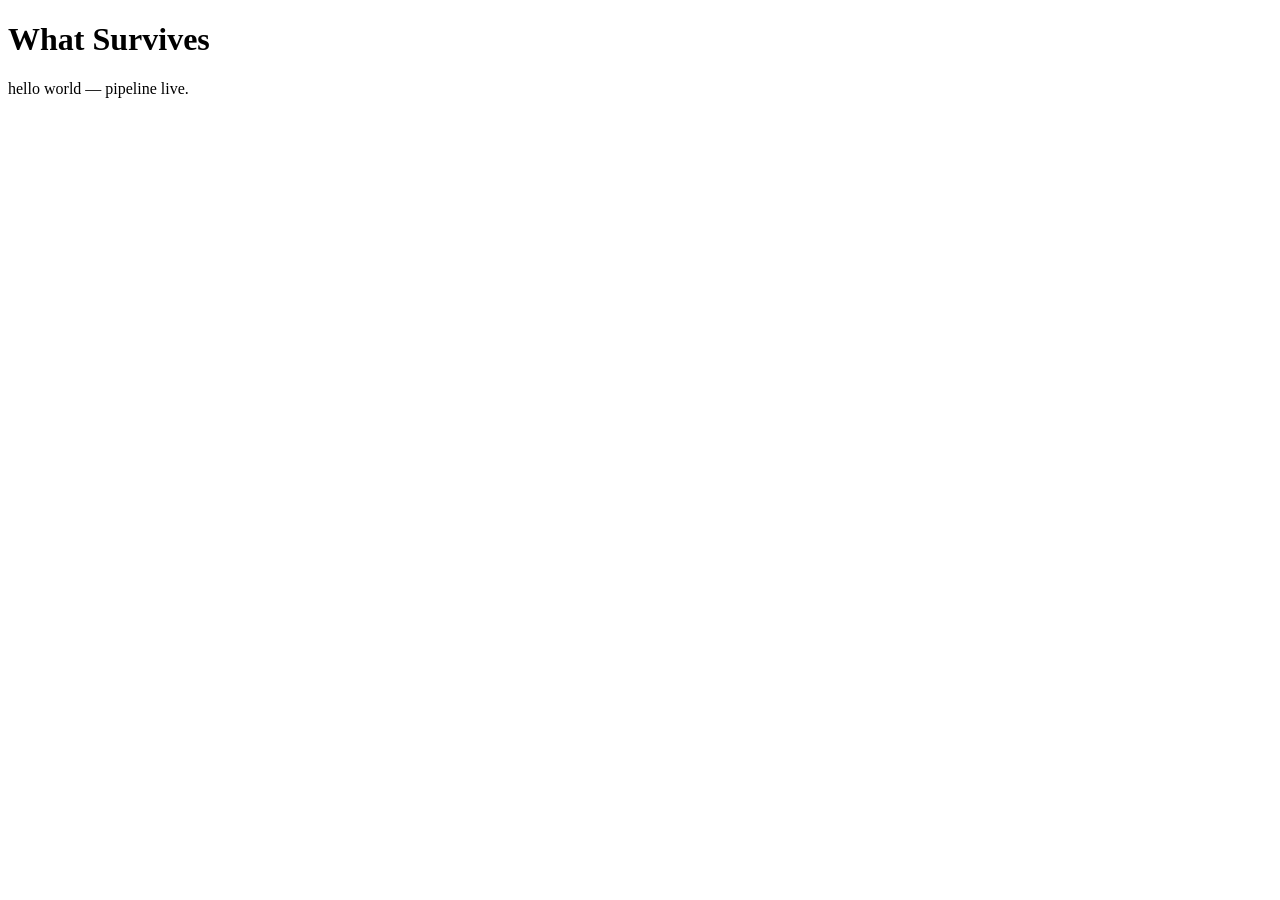
==== index.html @ c133759a "Milestone 1: page skeleton, GitHub Pages ready Co-Authored-By: Claude Fable 5 <noreply@anthropic.com" ====
<!DOCTYPE html>
<html lang="en">
<head>
  <meta charset="UTF-8">
  <meta name="viewport" content="width=device-width, initial-scale=1.0">
  <title>What Survives — Combat Prototype</title>
</head>
<body>
  <h1>What Survives</h1>
  <p>hello world — pipeline live.</p>
</body>
</html>
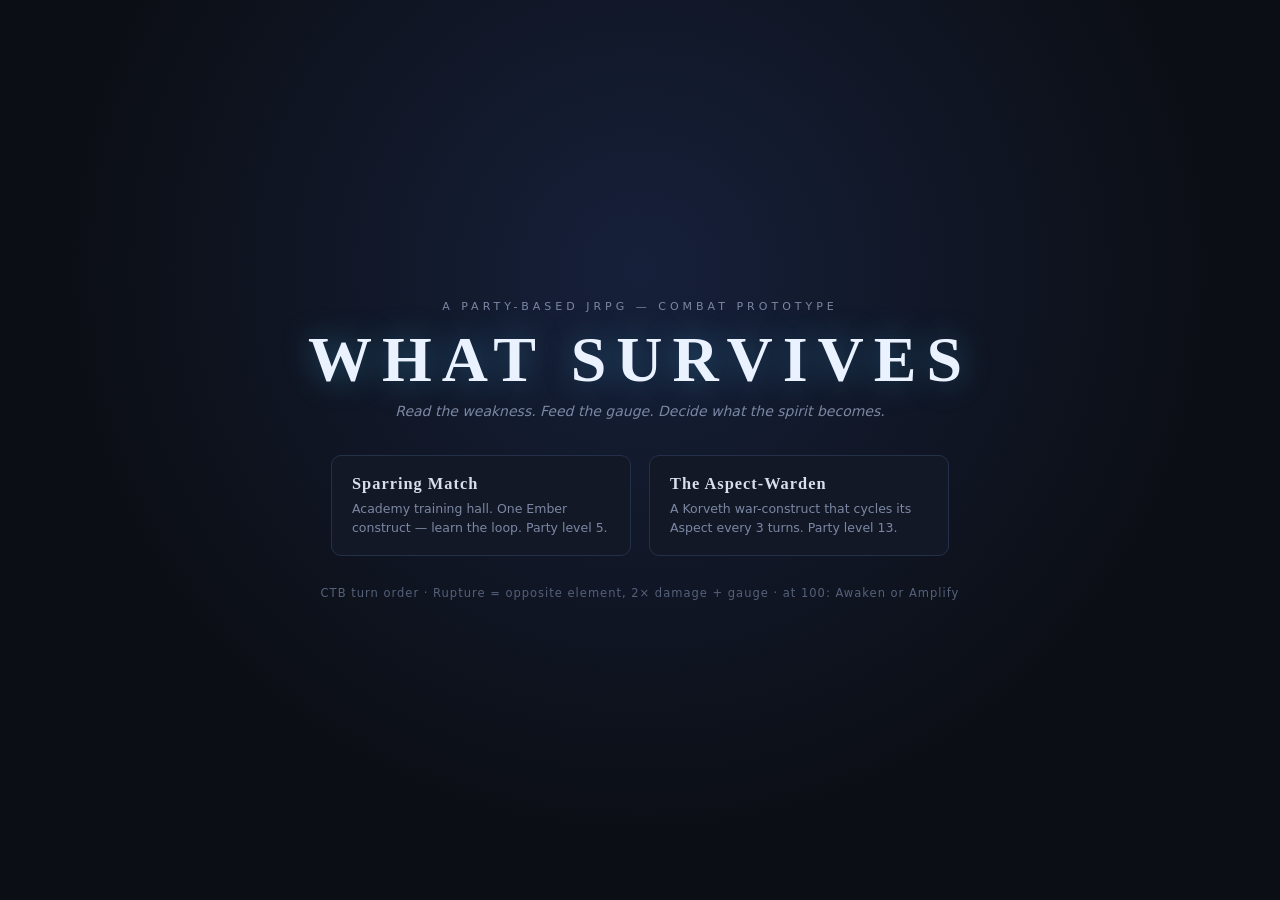
==== commit ff6c6eef: "Milestones 7-8: full battle UI — party of 4, both fights playable Title screen, CTB queue strip, com" ====
--- a/index.html
+++ b/index.html
@@ -4,9 +4,63 @@
   <meta charset="UTF-8">
   <meta name="viewport" content="width=device-width, initial-scale=1.0">
   <title>What Survives — Combat Prototype</title>
+  <link rel="stylesheet" href="css/style.css">
 </head>
 <body>
-  <h1>What Survives</h1>
-  <p>hello world — pipeline live.</p>
+
+  <div id="title-screen" class="screen">
+    <div class="title-inner">
+      <p class="title-over">A PARTY-BASED JRPG — COMBAT PROTOTYPE</p>
+      <h1>WHAT SURVIVES</h1>
+      <p class="tagline">Read the weakness. Feed the gauge. Decide what the spirit becomes.</p>
+      <div id="battle-select"></div>
+      <p class="hint">CTB turn order &middot; Rupture = opposite element, 2&times; damage + gauge &middot; at 100: Awaken or Amplify</p>
+    </div>
+  </div>
+
+  <div id="battle-screen" class="screen hidden">
+    <div id="queue-bar">
+      <span class="queue-label">NEXT</span>
+      <div id="queue"></div>
+      <button id="speed-btn" title="Toggle animation speed">1&times;</button>
+    </div>
+
+    <div id="stage">
+      <div id="battlefield">
+        <div id="enemy-zone"></div>
+      </div>
+      <div id="log-panel"><div id="log"></div></div>
+    </div>
+
+    <div id="bottom">
+      <div id="party-row"></div>
+      <div id="command-panel">
+        <div id="command-title"></div>
+        <div id="command-menu"></div>
+      </div>
+    </div>
+
+    <div id="banner" class="hidden"></div>
+    <div id="cinematic" class="hidden">
+      <div id="cin-name"></div>
+      <div id="cin-cue"></div>
+    </div>
+    <div id="end-overlay" class="hidden">
+      <div id="end-text"></div>
+      <div id="end-buttons">
+        <button id="retry-btn">Retry</button>
+        <button id="title-btn">Return to Title</button>
+      </div>
+    </div>
+    <div id="flash"></div>
+  </div>
+
+  <script src="js/data/elements.js"></script>
+  <script src="js/engine/formulas.js"></script>
+  <script src="js/data/characters.js"></script>
+  <script src="js/data/enemies.js"></script>
+  <script src="js/engine/battle.js"></script>
+  <script src="js/ui/ui.js"></script>
+  <script src="js/main.js"></script>
 </body>
 </html>
--- a/css/style.css
+++ b/css/style.css
@@ -0,0 +1,261 @@
+/* What Survives — combat prototype. Chrome over old blood: dark slate, cold light. */
+
+* { margin: 0; padding: 0; box-sizing: border-box; }
+
+:root {
+  --bg: #0b0e14;
+  --panel: #121826;
+  --panel-2: #0f1420;
+  --line: #24304a;
+  --text: #d7dfef;
+  --dim: #7b87a3;
+  --hp: #59c96a;
+  --hp-mid: #e0b13e;
+  --hp-low: #e04d4d;
+  --mp: #4a7fd6;
+  --gold: #ffd166;
+  --blood: #e3405f;
+}
+
+html, body { height: 100%; }
+body {
+  background: var(--bg);
+  color: var(--text);
+  font-family: "Segoe UI", system-ui, sans-serif;
+  font-size: 14px;
+  overflow: hidden;
+}
+
+.screen { height: 100vh; display: flex; flex-direction: column; }
+.hidden { display: none !important; }
+
+/* ---------- title screen ---------- */
+#title-screen { align-items: center; justify-content: center;
+  background: radial-gradient(ellipse at 50% 30%, #16203a 0%, var(--bg) 65%); }
+.title-inner { text-align: center; max-width: 720px; padding: 24px; }
+.title-over { letter-spacing: 4px; font-size: 11px; color: var(--dim); }
+#title-screen h1 {
+  font-family: Georgia, "Times New Roman", serif;
+  font-size: 64px; letter-spacing: 10px; margin: 10px 0 6px;
+  color: #eaf1ff; text-shadow: 0 0 32px rgba(63, 167, 214, 0.45);
+}
+.tagline { color: var(--dim); font-style: italic; margin-bottom: 36px; }
+#battle-select { display: flex; gap: 18px; justify-content: center; margin-bottom: 30px; }
+.battle-card {
+  background: var(--panel); border: 1px solid var(--line); border-radius: 10px;
+  padding: 18px 20px; width: 300px; cursor: pointer; text-align: left;
+  transition: border-color 0.15s, transform 0.15s;
+}
+.battle-card:hover { border-color: #3fa7d6; transform: translateY(-2px); }
+.battle-card h3 { font-family: Georgia, serif; letter-spacing: 1px; margin-bottom: 6px; }
+.battle-card p { color: var(--dim); font-size: 12.5px; line-height: 1.5; }
+.hint { color: #55617a; font-size: 11.5px; letter-spacing: 1px; }
+
+/* ---------- queue bar ---------- */
+#queue-bar {
+  display: flex; align-items: center; gap: 10px;
+  padding: 8px 14px; background: var(--panel-2); border-bottom: 1px solid var(--line);
+}
+.queue-label { font-size: 10px; letter-spacing: 3px; color: var(--dim); }
+#queue { display: flex; gap: 6px; flex: 1; }
+.chip {
+  width: 34px; height: 34px; border-radius: 50%;
+  display: flex; align-items: center; justify-content: center;
+  font-weight: 700; font-size: 15px; color: #0b0e14;
+  border: 2px solid transparent; opacity: 0.85;
+}
+.chip.enemy { border-radius: 8px; }
+.chip.now { transform: scale(1.18); opacity: 1; box-shadow: 0 0 12px rgba(255, 255, 255, 0.35); }
+#speed-btn {
+  background: var(--panel); color: var(--dim); border: 1px solid var(--line);
+  border-radius: 6px; padding: 4px 10px; cursor: pointer; font-size: 12px;
+}
+#speed-btn:hover { color: var(--text); }
+
+/* ---------- stage ---------- */
+#stage { flex: 1; display: flex; min-height: 0; }
+#battlefield {
+  flex: 1; display: flex; align-items: center; justify-content: center;
+  background: radial-gradient(ellipse at 50% 80%, #141c30 0%, var(--bg) 70%);
+  position: relative;
+}
+#battlefield.shake { animation: shake 0.4s; }
+@keyframes shake {
+  0%, 100% { transform: translate(0, 0); }
+  20% { transform: translate(-8px, 4px); } 40% { transform: translate(7px, -3px); }
+  60% { transform: translate(-5px, -4px); } 80% { transform: translate(4px, 3px); }
+}
+
+#enemy-zone { display: flex; gap: 28px; }
+.enemy-card {
+  background: var(--panel); border: 1px solid var(--line); border-radius: 12px;
+  padding: 18px 22px; min-width: 260px; position: relative; text-align: center;
+  transition: border-color 0.2s, opacity 0.4s;
+}
+.enemy-card .glyph {
+  font-size: 44px; width: 84px; height: 84px; margin: 0 auto 8px; border-radius: 50%;
+  display: flex; align-items: center; justify-content: center;
+  background: var(--panel-2); border: 3px solid var(--line);
+}
+.enemy-card h3 { font-family: Georgia, serif; font-size: 16px; letter-spacing: 1px; margin-bottom: 6px; }
+.enemy-card.active-turn { border-color: var(--blood); box-shadow: 0 0 18px rgba(227, 64, 95, 0.25); }
+.enemy-card.dead { opacity: 0.25; filter: grayscale(1); }
+
+/* ---------- shared card bits ---------- */
+.el-badge {
+  display: inline-block; padding: 2px 9px; border-radius: 10px;
+  font-size: 10.5px; letter-spacing: 1px; font-weight: 700; color: #0b0e14; margin-bottom: 8px;
+}
+.bar { background: #0a0d15; border-radius: 4px; height: 9px; overflow: hidden; margin: 3px 0; }
+.bar .fill { height: 100%; border-radius: 4px; transition: width 0.25s; }
+.bar .fill.hp-ok { background: var(--hp); }
+.bar .fill.hp-mid { background: var(--hp-mid); }
+.bar .fill.hp-low { background: var(--hp-low); }
+.bar .fill.mp { background: var(--mp); }
+.bar-row { display: flex; align-items: center; gap: 7px; font-size: 11px; }
+.bar-row .lbl { width: 24px; color: var(--dim); font-size: 9.5px; letter-spacing: 1px; text-align: right; }
+.bar-row .bar { flex: 1; }
+.bar-row .num { width: 74px; text-align: right; color: var(--text); font-variant-numeric: tabular-nums; }
+.gauge-num { font-weight: 700; }
+
+.chips { min-height: 18px; margin-top: 5px; display: flex; flex-wrap: wrap; gap: 4px; justify-content: center; }
+.status-chip {
+  font-size: 9.5px; padding: 1px 7px; border-radius: 8px; letter-spacing: 0.5px;
+  background: #1c2438; border: 1px solid var(--line); color: var(--text);
+}
+.status-chip.seal { background: #2a1b3d; border-color: #9b5de5; color: #cbaef5; }
+.status-chip.awaken { background: #33280f; border-color: var(--gold); color: var(--gold); }
+.status-chip.bloodrun { background: #3d1019; border-color: var(--blood); color: #ff8fa5; }
+.status-chip.shield { background: #10283d; border-color: #3fa7d6; color: #8fd0f0; }
+
+/* ---------- party row ---------- */
+#bottom { display: flex; gap: 10px; padding: 10px 14px; background: var(--panel-2);
+  border-top: 1px solid var(--line); align-items: stretch; }
+#party-row { flex: 1; display: flex; gap: 10px; }
+.party-card {
+  flex: 1; background: var(--panel); border: 1px solid var(--line); border-radius: 10px;
+  padding: 10px 12px; position: relative; transition: border-color 0.2s, opacity 0.4s;
+}
+.party-card .head { display: flex; align-items: baseline; justify-content: space-between; margin-bottom: 4px; }
+.party-card .head h4 { font-family: Georgia, serif; font-size: 14.5px; letter-spacing: 0.5px; }
+.party-card .el-badge { margin-bottom: 0; }
+.party-card.active-turn { border-color: var(--gold); box-shadow: 0 0 14px rgba(255, 209, 102, 0.22); }
+.party-card.dead { opacity: 0.3; filter: grayscale(1); }
+.party-card.awakened { box-shadow: 0 0 16px rgba(255, 209, 102, 0.45); border-color: var(--gold); }
+.party-card.bloodrunning { border-color: var(--blood); animation: bloodpulse 1.1s infinite; }
+@keyframes bloodpulse {
+  0%, 100% { box-shadow: 0 0 8px rgba(227, 64, 95, 0.3); }
+  50% { box-shadow: 0 0 22px rgba(227, 64, 95, 0.75); }
+}
+.party-card .chips { justify-content: flex-start; }
+.party-card.targetable, .enemy-card.targetable { cursor: pointer; border-color: #3fa7d6; }
+.party-card.targetable:hover, .enemy-card.targetable:hover {
+  box-shadow: 0 0 16px rgba(63, 167, 214, 0.6); transform: translateY(-2px);
+}
+
+/* ---------- command panel ---------- */
+#command-panel {
+  width: 320px; background: var(--panel); border: 1px solid var(--line);
+  border-radius: 10px; padding: 10px 12px; display: flex; flex-direction: column;
+}
+#command-title { font-size: 11px; letter-spacing: 2px; color: var(--dim); margin-bottom: 7px;
+  min-height: 15px; text-transform: uppercase; }
+#command-menu { flex: 1; overflow-y: auto; display: flex; flex-direction: column; gap: 5px; }
+.cmd-btn {
+  background: var(--panel-2); border: 1px solid var(--line); color: var(--text);
+  border-radius: 7px; padding: 7px 11px; text-align: left; cursor: pointer;
+  font-size: 13px; display: flex; justify-content: space-between; align-items: center; gap: 8px;
+  transition: border-color 0.1s, background 0.1s;
+}
+.cmd-btn:hover:not(:disabled) { border-color: #3fa7d6; background: #16203a; }
+.cmd-btn:disabled { opacity: 0.4; cursor: default; }
+.cmd-btn .cost { font-size: 11px; color: var(--dim); white-space: nowrap; }
+.cmd-btn.amplify { border-color: #5a4a15; }
+.cmd-btn.amplify:hover:not(:disabled) { border-color: var(--gold); background: #241d0a; }
+.cmd-btn.back { color: var(--dim); }
+.cmd-note { font-size: 11px; color: var(--dim); font-style: italic; padding: 2px 2px 0; line-height: 1.45; }
+
+/* ---------- log ---------- */
+#log-panel { width: 300px; background: var(--panel-2); border-left: 1px solid var(--line);
+  display: flex; flex-direction: column; }
+#log { flex: 1; overflow-y: auto; padding: 10px 12px; font-size: 12px; line-height: 1.65; }
+#log p { margin-bottom: 1px; color: #a9b6cc; }
+#log .rupture { color: #ff9d5c; font-weight: 700; }
+#log .crit { color: var(--gold); }
+#log .buff { color: #7fd0e8; }
+#log .freeze { color: #8fc7ff; }
+#log .seal { color: #cbaef5; }
+#log .awaken { color: var(--gold); font-weight: 700; }
+#log .amplify { color: #ffd166; font-weight: 700; }
+#log .bloodrun { color: #ff8fa5; font-weight: 700; }
+#log .aspect { color: #ffb28f; font-weight: 700; }
+#log .ko { color: var(--blood); font-weight: 700; }
+#log .dim { color: #5a6580; }
+#log .turn { color: #56637d; font-size: 10.5px; letter-spacing: 1px; margin-top: 6px; }
+
+/* ---------- popups ---------- */
+.popups { position: absolute; inset: 0; pointer-events: none; overflow: visible; }
+.popup {
+  position: absolute; left: 50%; top: 30%;
+  font-weight: 800; font-size: 22px; color: #fff;
+  text-shadow: 0 2px 6px rgba(0, 0, 0, 0.9);
+  animation: floatup 1s ease-out forwards;
+  white-space: nowrap;
+}
+.popup.crit { color: var(--gold); font-size: 28px; }
+.popup.rupture { color: #ff9d5c; font-size: 30px; }
+.popup.resist { color: #8a94a8; font-size: 17px; }
+.popup.heal { color: var(--hp); }
+.popup.absorb { color: #8fd0f0; font-size: 16px; }
+.popup.tag { font-size: 13px; letter-spacing: 2px; color: #8fc7ff; }
+.popup.tag.seal { color: #cbaef5; }
+@keyframes floatup {
+  0% { transform: translate(-50%, 0); opacity: 0; }
+  15% { opacity: 1; }
+  100% { transform: translate(-50%, -56px); opacity: 0; }
+}
+
+/* ---------- big moments ---------- */
+#flash { position: fixed; inset: 0; background: #fff; opacity: 0; pointer-events: none; z-index: 60; }
+#flash.go { animation: flashout 0.45s ease-out; }
+@keyframes flashout { 0% { opacity: 0.85; } 100% { opacity: 0; } }
+
+#banner {
+  position: fixed; top: 18%; left: 50%; transform: translateX(-50%);
+  background: rgba(10, 13, 21, 0.92); border: 1px solid var(--line); border-radius: 10px;
+  padding: 14px 34px; font-family: Georgia, serif; font-size: 24px; letter-spacing: 3px;
+  z-index: 50; text-align: center; animation: bannerin 0.25s ease-out;
+}
+#banner.gold { border-color: var(--gold); color: var(--gold); box-shadow: 0 0 30px rgba(255, 209, 102, 0.35); }
+#banner.blood { border-color: var(--blood); color: #ff8fa5; box-shadow: 0 0 30px rgba(227, 64, 95, 0.4); }
+#banner.aspect-b { color: #ffb28f; }
+#banner small { display: block; font-size: 12px; letter-spacing: 1px; color: var(--dim); margin-top: 4px; font-family: "Segoe UI", sans-serif; }
+@keyframes bannerin { 0% { opacity: 0; transform: translateX(-50%) scale(0.92); } 100% { opacity: 1; transform: translateX(-50%) scale(1); } }
+
+#cinematic {
+  position: fixed; inset: 0; background: rgba(4, 6, 10, 0.93); z-index: 70;
+  display: flex; flex-direction: column; align-items: center; justify-content: center;
+  animation: cinein 0.3s;
+}
+@keyframes cinein { from { opacity: 0; } to { opacity: 1; } }
+#cin-name { font-size: 13px; letter-spacing: 5px; color: var(--dim); margin-bottom: 18px; text-transform: uppercase; }
+#cin-cue {
+  font-family: Georgia, serif; font-style: italic; font-size: 44px; color: #eaf1ff;
+  text-shadow: 0 0 40px rgba(63, 167, 214, 0.8); text-align: center; padding: 0 40px;
+  animation: cuezoom 1.6s ease-out;
+}
+@keyframes cuezoom { 0% { transform: scale(0.9); opacity: 0; } 25% { opacity: 1; } 100% { transform: scale(1.04); } }
+
+#end-overlay {
+  position: fixed; inset: 0; background: rgba(4, 6, 10, 0.9); z-index: 80;
+  display: flex; flex-direction: column; align-items: center; justify-content: center; gap: 28px;
+}
+#end-text { font-family: Georgia, serif; font-size: 58px; letter-spacing: 12px; }
+#end-text.victory { color: var(--gold); text-shadow: 0 0 40px rgba(255, 209, 102, 0.5); }
+#end-text.defeat { color: var(--blood); text-shadow: 0 0 40px rgba(227, 64, 95, 0.5); }
+#end-buttons { display: flex; gap: 14px; }
+#end-buttons button {
+  background: var(--panel); color: var(--text); border: 1px solid var(--line);
+  border-radius: 8px; padding: 10px 26px; font-size: 15px; cursor: pointer;
+}
+#end-buttons button:hover { border-color: #3fa7d6; }
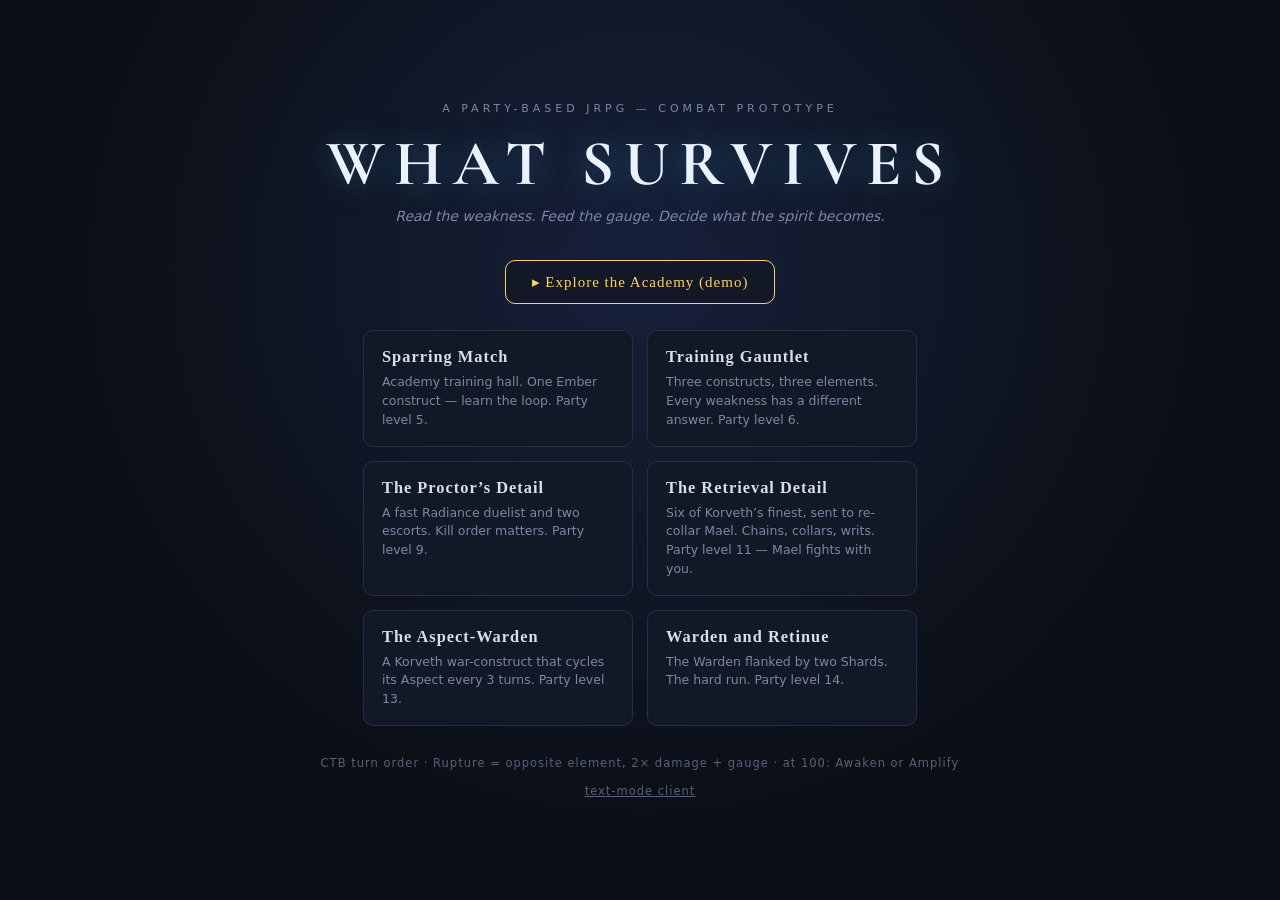
==== commit 9a8baec5: "Auto-commit 2026-07-14 20:38:00 README.md css/style.css index.html js/data/maps.js js/main.js js/ui/" ====
--- a/index.html
+++ b/index.html
@@ -3,7 +3,9 @@
 <head>
   <meta charset="UTF-8">
   <meta name="viewport" content="width=device-width, initial-scale=1.0">
-  <title>What Survives — Combat Prototype</title>
+  <title>What Survives</title>
+  <link rel="preconnect" href="https://fonts.googleapis.com">
+  <link href="https://fonts.googleapis.com/css2?family=Cormorant+Garamond:ital,wght@0,600;1,600&display=swap" rel="stylesheet">
   <link rel="stylesheet" href="css/style.css">
 </head>
 <body>
@@ -13,22 +15,35 @@
       <p class="title-over">A PARTY-BASED JRPG — COMBAT PROTOTYPE</p>
       <h1>WHAT SURVIVES</h1>
       <p class="tagline">Read the weakness. Feed the gauge. Decide what the spirit becomes.</p>
+      <button id="explore-btn" class="explore-btn">▸ Explore the Academy (demo)</button>
       <div id="battle-select"></div>
       <p class="hint">CTB turn order &middot; Rupture = opposite element, 2&times; damage + gauge &middot; at 100: Awaken or Amplify</p>
+      <p class="hint alt-link"><a href="classic.html">text-mode client</a></p>
     </div>
+  </div>
+
+  <div id="overworld-screen" class="screen hidden">
+    <div id="overworld-canvas"></div>
+    <div id="ow-name"></div>
+    <div id="ow-controls">Arrows / WASD to move &middot; Enter to interact</div>
+    <div id="dialogue-box" class="hidden">
+      <div id="dialogue-name"></div>
+      <div id="dialogue-text"></div>
+      <div id="dialogue-hint">▸ Enter</div>
+    </div>
+    <button id="ow-exit-btn" title="Back to title">✕</button>
   </div>
 
   <div id="battle-screen" class="screen hidden">
     <div id="queue-bar">
       <span class="queue-label">NEXT</span>
       <div id="queue"></div>
+      <button id="mute-btn" title="Toggle sound">🔊</button>
       <button id="speed-btn" title="Toggle animation speed">1&times;</button>
     </div>
 
     <div id="stage">
-      <div id="battlefield">
-        <div id="enemy-zone"></div>
-      </div>
+      <div id="battlefield"></div>
       <div id="log-panel"><div id="log"></div></div>
     </div>
 
@@ -55,12 +70,21 @@
     <div id="flash"></div>
   </div>
 
+  <script src="js/vendor/phaser.min.js"></script>
   <script src="js/data/elements.js"></script>
   <script src="js/engine/formulas.js"></script>
   <script src="js/data/characters.js"></script>
   <script src="js/data/enemies.js"></script>
+  <script src="js/data/combos.js"></script>
+  <script src="js/data/maps.js"></script>
   <script src="js/engine/battle.js"></script>
   <script src="js/ui/ui.js"></script>
+  <script src="js/ui/sfx.js"></script>
+  <script src="js/ui/sprites.js"></script>
+  <script src="js/ui/stage.js"></script>
+  <script src="js/ui/stage-ui.js"></script>
+  <script src="js/ui/dialogue.js"></script>
+  <script src="js/ui/overworld.js"></script>
   <script src="js/main.js"></script>
 </body>
 </html>
--- a/css/style.css
+++ b/css/style.css
@@ -40,10 +40,10 @@
   color: #eaf1ff; text-shadow: 0 0 32px rgba(63, 167, 214, 0.45);
 }
 .tagline { color: var(--dim); font-style: italic; margin-bottom: 36px; }
-#battle-select { display: flex; gap: 18px; justify-content: center; margin-bottom: 30px; }
+#battle-select { display: flex; gap: 14px; justify-content: center; margin-bottom: 30px; flex-wrap: wrap; max-width: 900px; margin-left: auto; margin-right: auto; }
 .battle-card {
   background: var(--panel); border: 1px solid var(--line); border-radius: 10px;
-  padding: 18px 20px; width: 300px; cursor: pointer; text-align: left;
+  padding: 16px 18px; width: 270px; cursor: pointer; text-align: left;
   transition: border-color 0.15s, transform 0.15s;
 }
 .battle-card:hover { border-color: #3fa7d6; transform: translateY(-2px); }
@@ -86,10 +86,10 @@
   60% { transform: translate(-5px, -4px); } 80% { transform: translate(4px, 3px); }
 }
 
-#enemy-zone { display: flex; gap: 28px; }
+#enemy-zone { display: flex; gap: 20px; flex-wrap: wrap; justify-content: center; padding: 0 16px; }
 .enemy-card {
   background: var(--panel); border: 1px solid var(--line); border-radius: 12px;
-  padding: 18px 22px; min-width: 260px; position: relative; text-align: center;
+  padding: 16px 18px; min-width: 230px; position: relative; text-align: center;
   transition: border-color 0.2s, opacity 0.4s;
 }
 .enemy-card .glyph {
@@ -259,3 +259,77 @@
   border-radius: 8px; padding: 10px 26px; font-size: 15px; cursor: pointer;
 }
 #end-buttons button:hover { border-color: #3fa7d6; }
+
+/* ---------- Phaser stage (index.html; classic.html never loads the canvas) ---------- */
+#battlefield { overflow: hidden; }
+#battlefield canvas { display: block; image-rendering: pixelated; }
+#mute-btn {
+  background: var(--panel); color: var(--dim); border: 1px solid var(--line);
+  border-radius: 6px; padding: 4px 10px; cursor: pointer; font-size: 12px;
+}
+#mute-btn:hover { color: var(--text); }
+.alt-link { margin-top: 14px; }
+.alt-link a { color: #55617a; }
+.alt-link a:hover { color: var(--text); }
+
+/* display type: serif italic, liturgical (art_direction §7) */
+#title-screen h1, #banner, #end-text {
+  font-family: "Cormorant Garamond", Georgia, "Times New Roman", serif;
+}
+#cin-cue { font-family: "Cormorant Garamond", Georgia, serif; font-size: 48px; }
+#cin-name { color: var(--gold); }
+
+/* ---------- title: explore entry ---------- */
+.explore-btn {
+  background: var(--panel); border: 1px solid var(--gold);
+  color: var(--gold); font-family: Georgia, serif; letter-spacing: 1px;
+  font-size: 15px; padding: 12px 26px; border-radius: 10px; cursor: pointer;
+  margin-bottom: 26px; transition: transform .12s, box-shadow .12s;
+}
+.explore-btn:hover { transform: translateY(-2px); box-shadow: 0 4px 18px rgba(255,209,102,0.18); }
+
+/* ---------- overworld ---------- */
+#overworld-screen { position: relative; align-items: center; justify-content: center;
+  background: var(--bg); }
+#overworld-canvas { width: 100%; height: 100%; }
+#overworld-canvas canvas { display: block; margin: 0 auto; }
+
+#ow-exit-btn {
+  position: absolute; top: 12px; right: 14px; z-index: 30;
+  width: 34px; height: 34px; border-radius: 8px;
+  background: var(--panel-2); color: var(--dim); border: 1px solid var(--line);
+  font-size: 16px; cursor: pointer;
+}
+#ow-exit-btn:hover { color: var(--text); border-color: #3fa7d6; }
+
+/* ---------- dialogue box ---------- */
+#dialogue-box {
+  position: absolute; left: 50%; bottom: 24px; transform: translateX(-50%);
+  width: min(720px, 90vw); z-index: 40; cursor: pointer;
+  background: rgba(15,20,32,0.94); border: 1px solid var(--line);
+  border-radius: 12px; padding: 16px 20px 12px;
+  box-shadow: 0 10px 40px rgba(0,0,0,0.5);
+}
+#dialogue-name {
+  color: var(--gold); font-family: Georgia, serif; letter-spacing: 1px;
+  font-size: 14px; margin-bottom: 6px;
+}
+#dialogue-text { color: var(--text); font-size: 16px; line-height: 1.55; min-height: 1.6em; }
+#dialogue-hint {
+  text-align: right; color: var(--dim); font-size: 12px; letter-spacing: 1px;
+  margin-top: 8px; user-select: none;
+}
+#dialogue-hint [data-yes], #dialogue-hint [data-no] { cursor: pointer; }
+#dialogue-hint [data-yes] { color: var(--gold); }
+
+#ow-name {
+  position: absolute; top: 14px; left: 18px; z-index: 20;
+  font-family: "Cormorant Garamond", Georgia, serif; font-style: italic;
+  font-size: 26px; color: #e7ecf7; text-shadow: 0 2px 6px rgba(0,0,0,0.7);
+  pointer-events: none;
+}
+#ow-controls {
+  position: absolute; bottom: 14px; left: 18px; z-index: 20;
+  font-size: 12.5px; letter-spacing: 1px; color: #9aa6bd;
+  text-shadow: 0 1px 4px rgba(0,0,0,0.8); pointer-events: none;
+}
